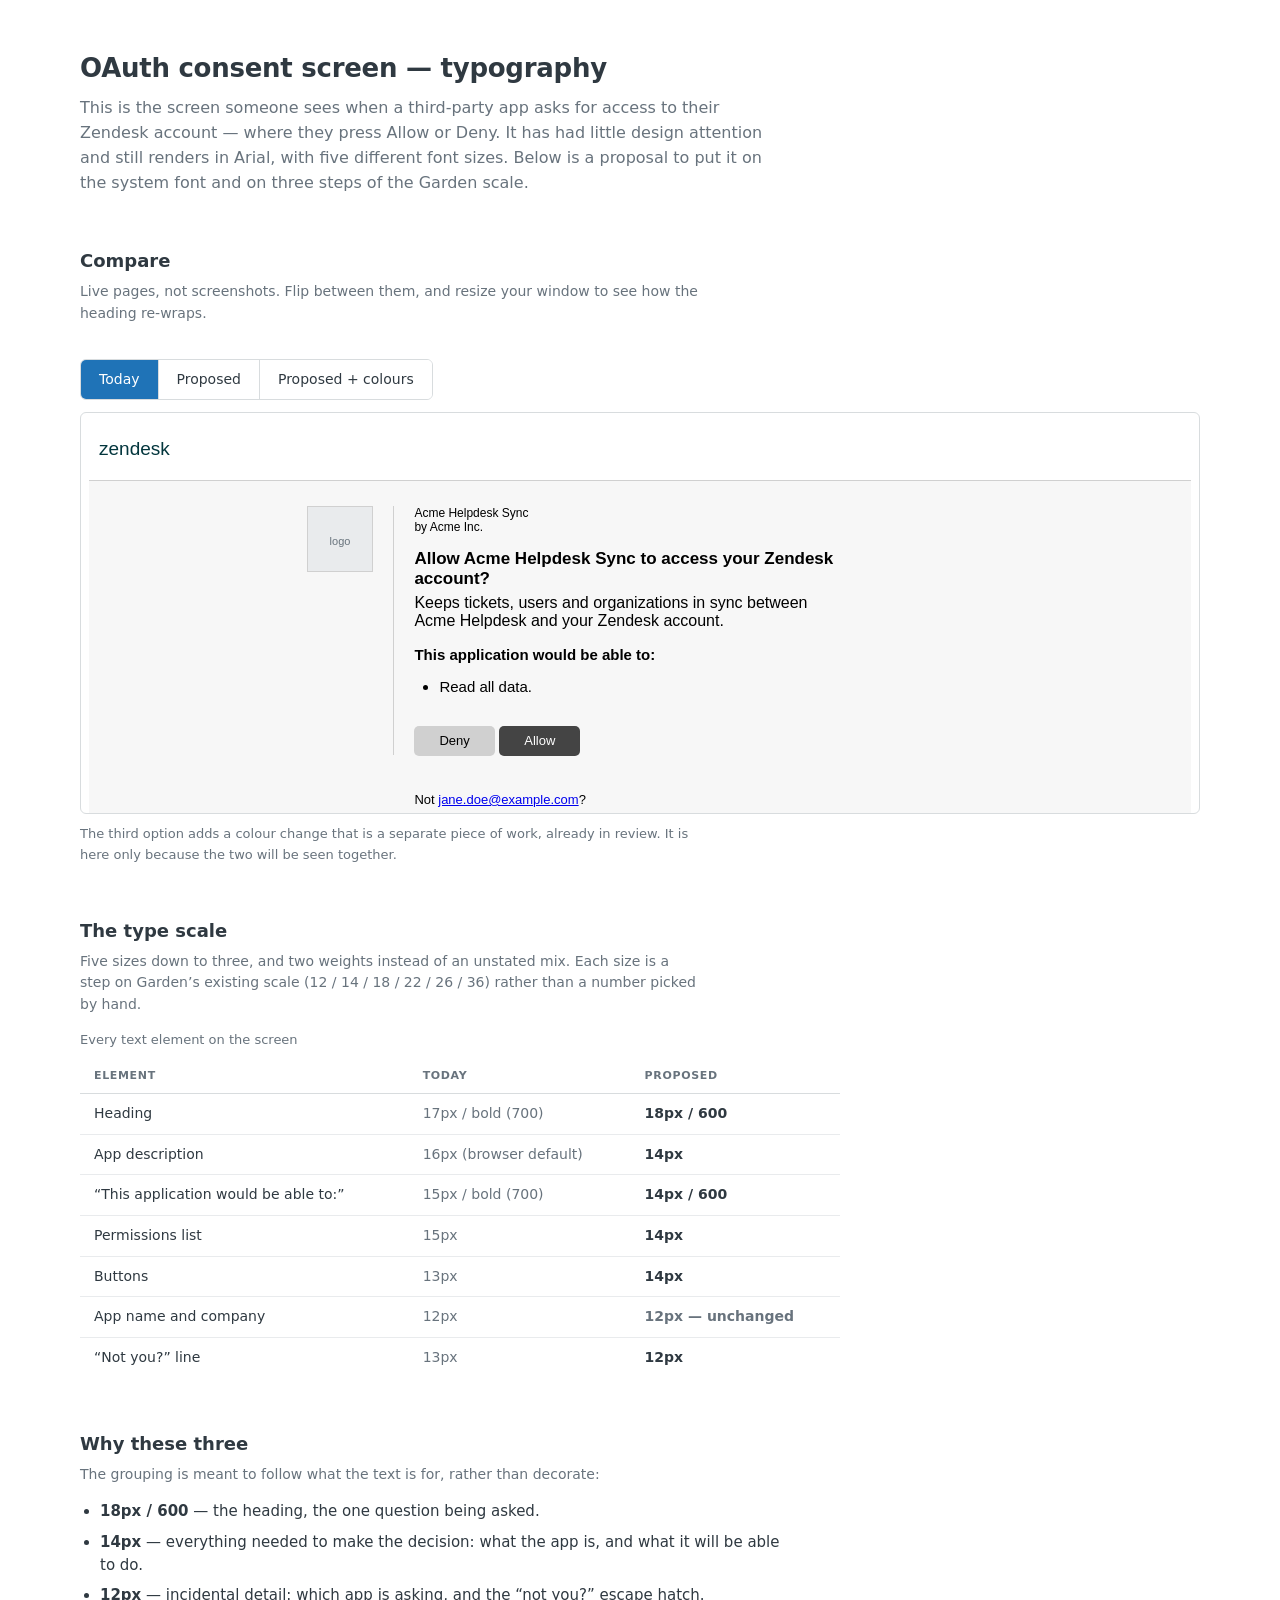
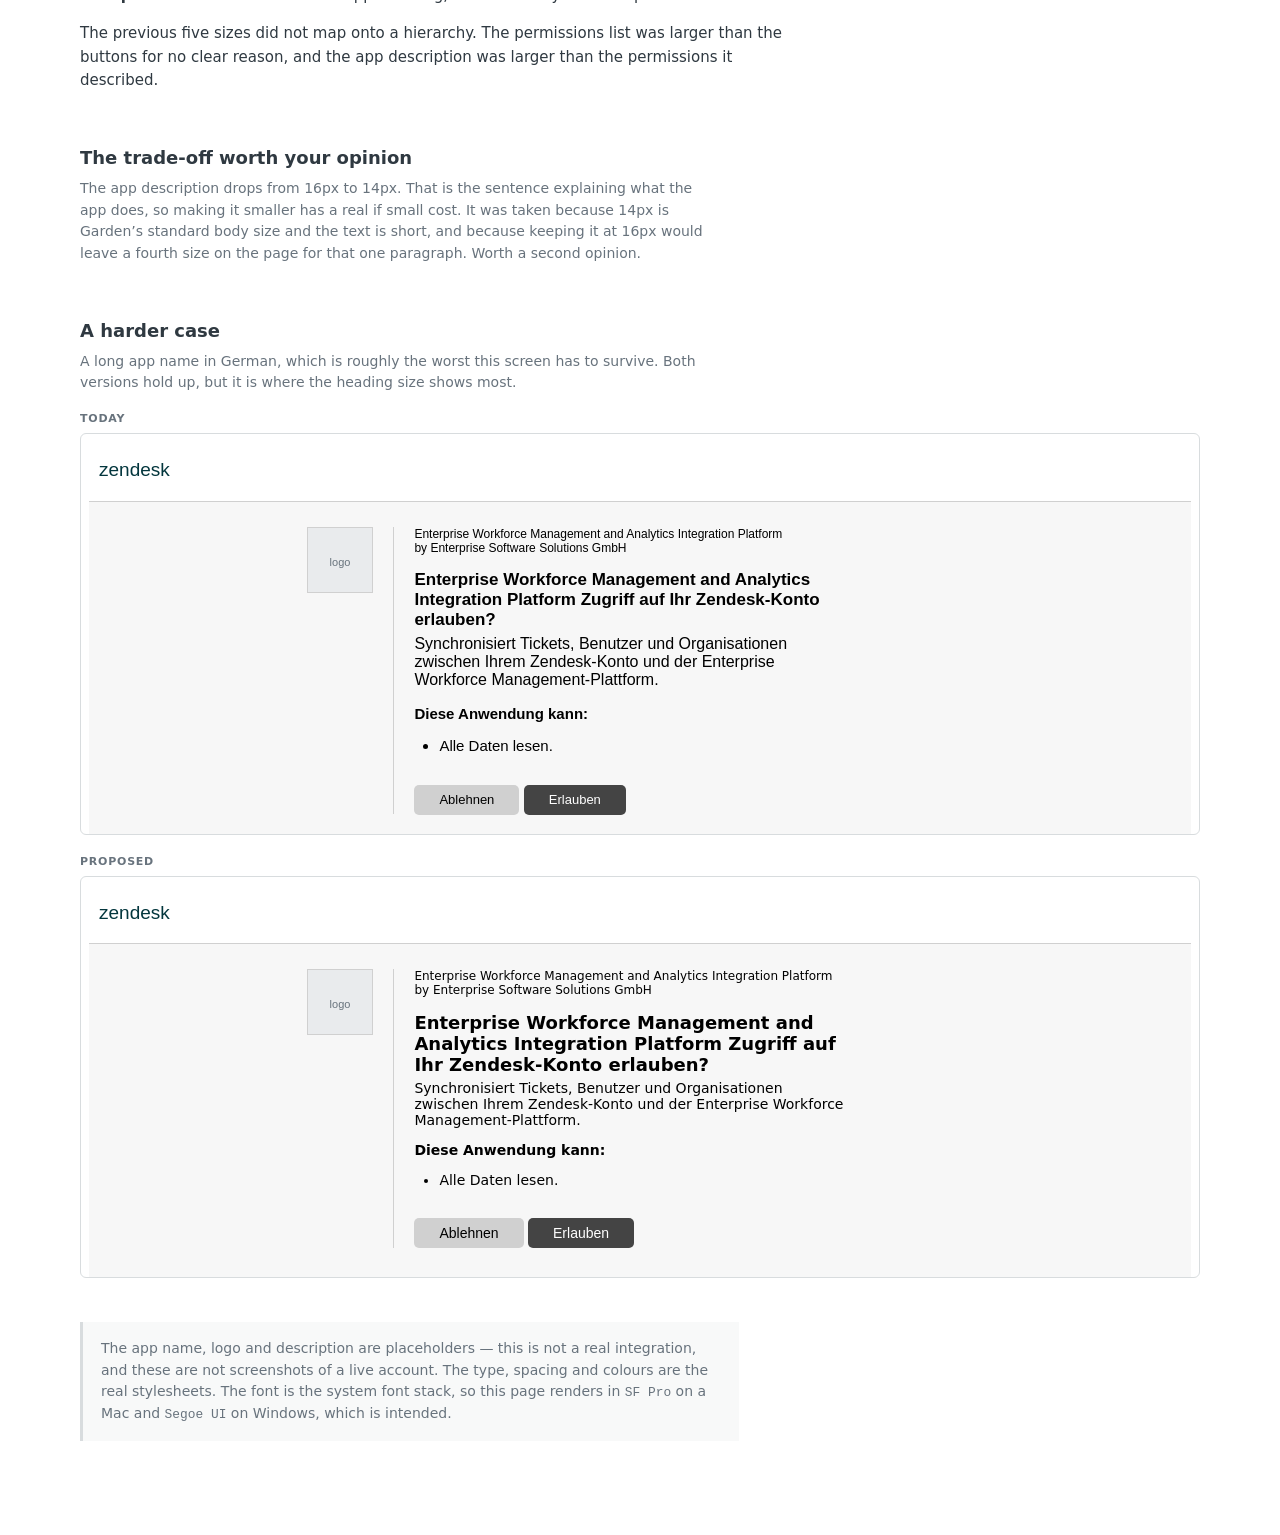
==== index.html @ 29e0839d "OAuth consent screen typography preview Live before/after of a proposed typography change to the OAu" ====
<!DOCTYPE html>
<html lang="en">
<head>
<meta charset="utf-8">
<meta name="viewport" content="width=device-width, initial-scale=1">
<meta name="robots" content="noindex, nofollow">
<title>OAuth consent screen — typography</title>
<style>
  :root {
    --ink: #2f3941;
    --grey: #68737d;
    --line: #d8dcde;
    --blue: #1f73b7;
  }
  * { box-sizing: border-box; }
  body {
    margin: 0;
    padding: 48px 32px 80px;
    background: #fff;
    color: var(--ink);
    font: 400 15px/1.55 system-ui, -apple-system, BlinkMacSystemFont, "Segoe UI", Roboto, sans-serif;
  }
  .doc { max-width: 1120px; margin: 0 auto; }
  h1 { font-size: 26px; font-weight: 600; margin: 0 0 8px; letter-spacing: -0.01em; }
  .lede { font-size: 16px; color: var(--grey); margin: 0 0 8px; max-width: 70ch; }
  h2 { font-size: 18px; font-weight: 600; margin: 52px 0 6px; }
  h2 + p { margin-top: 0; color: var(--grey); max-width: 70ch; font-size: 14px; }
  p { max-width: 74ch; }

  .switch {
    display: inline-flex;
    border: 1px solid var(--line);
    border-radius: 6px;
    overflow: hidden;
    margin: 20px 0 12px;
  }
  .switch button {
    appearance: none;
    border: 0;
    border-left: 1px solid var(--line);
    background: #fff;
    color: var(--ink);
    font: inherit;
    font-size: 14px;
    padding: 9px 18px;
    cursor: pointer;
  }
  .switch button:first-child { border-left: 0; }
  .switch button:hover { background: #f8f9f9; }
  .switch button[aria-pressed="true"] {
    background: var(--blue);
    border-left-color: var(--blue);
    color: #fff;
  }

  .frame {
    border: 1px solid var(--line);
    border-radius: 6px;
    overflow: hidden;
    background: #fff;
  }
  iframe { display: block; width: 100%; height: 400px; border: 0; }

  .hint { font-size: 13px; color: var(--grey); margin: 10px 0 0; }

  .stack { display: grid; gap: 18px; margin-top: 16px; }
  .cap {
    font-size: 11px;
    font-weight: 600;
    letter-spacing: .07em;
    text-transform: uppercase;
    color: var(--grey);
    margin-bottom: 6px;
  }

  table { border-collapse: collapse; width: 100%; max-width: 760px; margin-top: 14px; font-size: 14px; }
  caption { text-align: left; font-size: 13px; color: var(--grey); padding-bottom: 8px; }
  th, td { text-align: left; padding: 9px 14px; border-bottom: 1px solid #e9ebed; }
  th {
    font-size: 11px;
    font-weight: 600;
    text-transform: uppercase;
    letter-spacing: .06em;
    color: var(--grey);
    border-bottom: 1px solid var(--line);
  }
  td.old { color: var(--grey); }
  td.new { font-weight: 600; }
  tr:last-child td { border-bottom: 0; }
  .same { color: var(--grey); font-weight: 400; }

  ul.reasons { max-width: 74ch; padding-left: 20px; }
  ul.reasons li { margin-bottom: 7px; }
  .note {
    margin-top: 44px;
    padding: 16px 18px;
    background: #f8f9f9;
    border-left: 3px solid var(--line);
    font-size: 14px;
    color: var(--grey);
    max-width: 74ch;
  }
  code { font-family: ui-monospace, SFMono-Regular, Menlo, monospace; font-size: .92em; }
</style>
</head>
<body>
<div class="doc">

  <h1>OAuth consent screen &mdash; typography</h1>
  <p class="lede">This is the screen someone sees when a third&#8209;party app asks for access to their
  Zendesk account &mdash; where they press Allow or Deny. It has had little design attention and still
  renders in Arial, with five different font sizes. Below is a proposal to put it on the system font
  and on three steps of the Garden scale.</p>

  <h2>Compare</h2>
  <p>Live pages, not screenshots. Flip between them, and resize your window to see how the heading re&#8209;wraps.</p>

  <div class="switch" role="group" aria-label="Choose a version">
    <button type="button" data-src="before.html" aria-pressed="true">Today</button>
    <button type="button" data-src="after.html" aria-pressed="false">Proposed</button>
    <button type="button" data-src="both.html" aria-pressed="false">Proposed + colours</button>
  </div>

  <div class="frame">
    <iframe id="stage" src="before.html" title="Consent screen"></iframe>
  </div>
  <p class="hint">The third option adds a colour change that is a separate piece of work, already in review.
  It is here only because the two will be seen together.</p>

  <h2>The type scale</h2>
  <p>Five sizes down to three, and two weights instead of an unstated mix. Each size is a step on
  Garden&rsquo;s existing scale (12 / 14 / 18 / 22 / 26 / 36) rather than a number picked by hand.</p>

  <table>
    <caption>Every text element on the screen</caption>
    <thead>
      <tr><th>Element</th><th>Today</th><th>Proposed</th></tr>
    </thead>
    <tbody>
      <tr><td>Heading</td><td class="old">17px / bold (700)</td><td class="new">18px / 600</td></tr>
      <tr><td>App description</td><td class="old">16px (browser default)</td><td class="new">14px</td></tr>
      <tr><td>&ldquo;This application would be able to:&rdquo;</td><td class="old">15px / bold (700)</td><td class="new">14px / 600</td></tr>
      <tr><td>Permissions list</td><td class="old">15px</td><td class="new">14px</td></tr>
      <tr><td>Buttons</td><td class="old">13px</td><td class="new">14px</td></tr>
      <tr><td>App name and company</td><td class="old">12px</td><td class="new same">12px &mdash; unchanged</td></tr>
      <tr><td>&ldquo;Not you?&rdquo; line</td><td class="old">13px</td><td class="new">12px</td></tr>
    </tbody>
  </table>

  <h2>Why these three</h2>
  <p>The grouping is meant to follow what the text is for, rather than decorate:</p>
  <ul class="reasons">
    <li><strong>18px / 600</strong> &mdash; the heading, the one question being asked.</li>
    <li><strong>14px</strong> &mdash; everything needed to make the decision: what the app is, and what it
    will be able to do.</li>
    <li><strong>12px</strong> &mdash; incidental detail: which app is asking, and the &ldquo;not you?&rdquo; escape hatch.</li>
  </ul>
  <p>The previous five sizes did not map onto a hierarchy. The permissions list was larger than the
  buttons for no clear reason, and the app description was larger than the permissions it described.</p>

  <h2>The trade-off worth your opinion</h2>
  <p>The app description drops from 16px to 14px. That is the sentence explaining what the app does, so
  making it smaller has a real if small cost. It was taken because 14px is Garden&rsquo;s standard body
  size and the text is short, and because keeping it at 16px would leave a fourth size on the page for
  that one paragraph. Worth a second opinion.</p>

  <h2>A harder case</h2>
  <p>A long app name in German, which is roughly the worst this screen has to survive. Both versions
  hold up, but it is where the heading size shows most.</p>

  <div class="stack">
    <div>
      <div class="cap">Today</div>
      <div class="frame"><iframe src="before-de.html" title="Long German name, today"></iframe></div>
    </div>
    <div>
      <div class="cap">Proposed</div>
      <div class="frame"><iframe src="after-de.html" title="Long German name, proposed"></iframe></div>
    </div>
  </div>

  <p class="note">The app name, logo and description are placeholders &mdash; this is not a real
  integration, and these are not screenshots of a live account. The type, spacing and colours are
  the real stylesheets. The font is the system font stack, so this page renders in
  <code>SF&nbsp;Pro</code> on a Mac and <code>Segoe&nbsp;UI</code> on Windows, which is intended.</p>

</div>

<script>
  const stage = document.getElementById('stage');
  document.querySelectorAll('.switch button').forEach(btn => {
    btn.addEventListener('click', () => {
      document.querySelectorAll('.switch button')
        .forEach(b => b.setAttribute('aria-pressed', String(b === btn)));
      stage.src = btn.dataset.src;
    });
  });
</script>
</body>
</html>
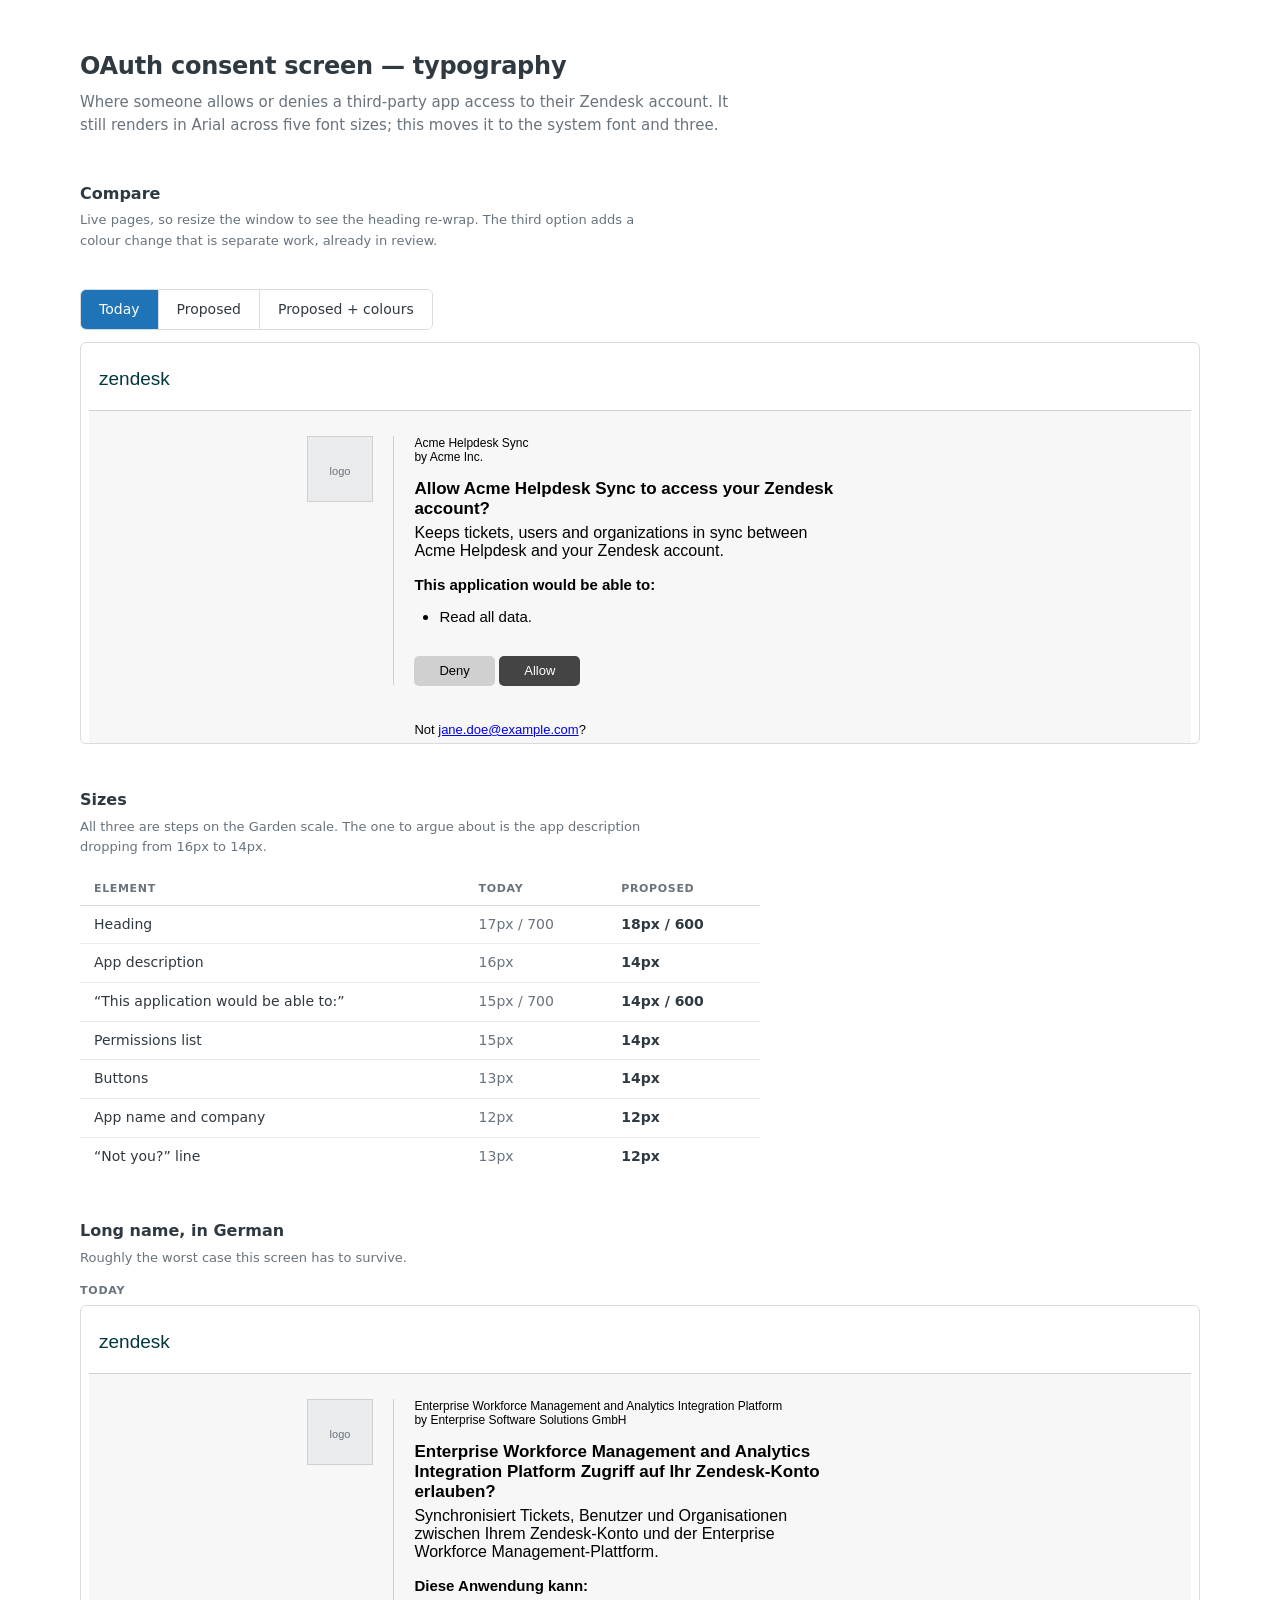
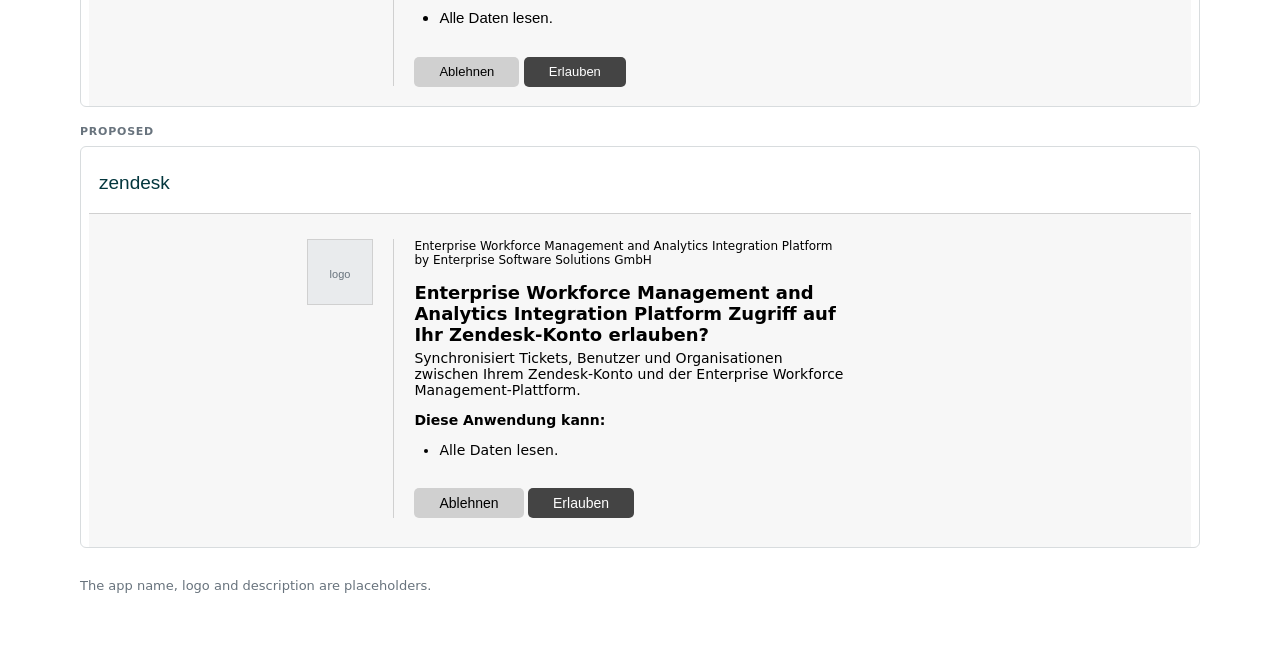
==== commit 56f24044: "Cut the page text back to one line per section 472 words of visible text down to 163. Removed the 'W" ====
--- a/index.html
+++ b/index.html
@@ -6,33 +6,28 @@
 <meta name="robots" content="noindex, nofollow">
 <title>OAuth consent screen — typography</title>
 <style>
-  :root {
-    --ink: #2f3941;
-    --grey: #68737d;
-    --line: #d8dcde;
-    --blue: #1f73b7;
-  }
+  :root { --ink:#2f3941; --grey:#68737d; --line:#d8dcde; --blue:#1f73b7; }
   * { box-sizing: border-box; }
   body {
     margin: 0;
-    padding: 48px 32px 80px;
+    padding: 48px 32px 72px;
     background: #fff;
     color: var(--ink);
     font: 400 15px/1.55 system-ui, -apple-system, BlinkMacSystemFont, "Segoe UI", Roboto, sans-serif;
   }
   .doc { max-width: 1120px; margin: 0 auto; }
-  h1 { font-size: 26px; font-weight: 600; margin: 0 0 8px; letter-spacing: -0.01em; }
-  .lede { font-size: 16px; color: var(--grey); margin: 0 0 8px; max-width: 70ch; }
-  h2 { font-size: 18px; font-weight: 600; margin: 52px 0 6px; }
-  h2 + p { margin-top: 0; color: var(--grey); max-width: 70ch; font-size: 14px; }
-  p { max-width: 74ch; }
+  h1 { font-size: 24px; font-weight: 600; margin: 0 0 6px; letter-spacing: -0.01em; }
+  h2 { font-size: 16px; font-weight: 600; margin: 44px 0 4px; }
+  .lede { color: var(--grey); margin: 0; max-width: 70ch; }
+  .fine { font-size: 13px; color: var(--grey); margin: 8px 0 0; max-width: 70ch; }
+  h2 + .fine { margin: 0 0 14px; }
 
   .switch {
     display: inline-flex;
     border: 1px solid var(--line);
     border-radius: 6px;
     overflow: hidden;
-    margin: 20px 0 12px;
+    margin: 24px 0 12px;
   }
   .switch button {
     appearance: none;
@@ -47,23 +42,12 @@
   }
   .switch button:first-child { border-left: 0; }
   .switch button:hover { background: #f8f9f9; }
-  .switch button[aria-pressed="true"] {
-    background: var(--blue);
-    border-left-color: var(--blue);
-    color: #fff;
-  }
+  .switch button[aria-pressed="true"] { background: var(--blue); border-left-color: var(--blue); color: #fff; }
 
-  .frame {
-    border: 1px solid var(--line);
-    border-radius: 6px;
-    overflow: hidden;
-    background: #fff;
-  }
+  .frame { border: 1px solid var(--line); border-radius: 6px; overflow: hidden; background: #fff; }
   iframe { display: block; width: 100%; height: 400px; border: 0; }
 
-  .hint { font-size: 13px; color: var(--grey); margin: 10px 0 0; }
-
-  .stack { display: grid; gap: 18px; margin-top: 16px; }
+  .stack { display: grid; gap: 16px; }
   .cap {
     font-size: 11px;
     font-weight: 600;
@@ -73,9 +57,8 @@
     margin-bottom: 6px;
   }
 
-  table { border-collapse: collapse; width: 100%; max-width: 760px; margin-top: 14px; font-size: 14px; }
-  caption { text-align: left; font-size: 13px; color: var(--grey); padding-bottom: 8px; }
-  th, td { text-align: left; padding: 9px 14px; border-bottom: 1px solid #e9ebed; }
+  table { border-collapse: collapse; width: 100%; max-width: 680px; font-size: 14px; }
+  th, td { text-align: left; padding: 8px 14px; border-bottom: 1px solid #e9ebed; }
   th {
     font-size: 11px;
     font-weight: 600;
@@ -87,33 +70,18 @@
   td.old { color: var(--grey); }
   td.new { font-weight: 600; }
   tr:last-child td { border-bottom: 0; }
-  .same { color: var(--grey); font-weight: 400; }
-
-  ul.reasons { max-width: 74ch; padding-left: 20px; }
-  ul.reasons li { margin-bottom: 7px; }
-  .note {
-    margin-top: 44px;
-    padding: 16px 18px;
-    background: #f8f9f9;
-    border-left: 3px solid var(--line);
-    font-size: 14px;
-    color: var(--grey);
-    max-width: 74ch;
-  }
-  code { font-family: ui-monospace, SFMono-Regular, Menlo, monospace; font-size: .92em; }
 </style>
 </head>
 <body>
 <div class="doc">
 
   <h1>OAuth consent screen &mdash; typography</h1>
-  <p class="lede">This is the screen someone sees when a third&#8209;party app asks for access to their
-  Zendesk account &mdash; where they press Allow or Deny. It has had little design attention and still
-  renders in Arial, with five different font sizes. Below is a proposal to put it on the system font
-  and on three steps of the Garden scale.</p>
+  <p class="lede">Where someone allows or denies a third&#8209;party app access to their Zendesk account.
+  It still renders in Arial across five font sizes; this moves it to the system font and three.</p>
 
   <h2>Compare</h2>
-  <p>Live pages, not screenshots. Flip between them, and resize your window to see how the heading re&#8209;wraps.</p>
+  <p class="fine">Live pages, so resize the window to see the heading re&#8209;wrap. The third option adds
+  a colour change that is separate work, already in review.</p>
 
   <div class="switch" role="group" aria-label="Choose a version">
     <button type="button" data-src="before.html" aria-pressed="true">Today</button>
@@ -124,49 +92,26 @@
   <div class="frame">
     <iframe id="stage" src="before.html" title="Consent screen"></iframe>
   </div>
-  <p class="hint">The third option adds a colour change that is a separate piece of work, already in review.
-  It is here only because the two will be seen together.</p>
 
-  <h2>The type scale</h2>
-  <p>Five sizes down to three, and two weights instead of an unstated mix. Each size is a step on
-  Garden&rsquo;s existing scale (12 / 14 / 18 / 22 / 26 / 36) rather than a number picked by hand.</p>
+  <h2>Sizes</h2>
+  <p class="fine">All three are steps on the Garden scale. The one to argue about is the app description
+  dropping from 16px to 14px.</p>
 
   <table>
-    <caption>Every text element on the screen</caption>
-    <thead>
-      <tr><th>Element</th><th>Today</th><th>Proposed</th></tr>
-    </thead>
+    <thead><tr><th>Element</th><th>Today</th><th>Proposed</th></tr></thead>
     <tbody>
-      <tr><td>Heading</td><td class="old">17px / bold (700)</td><td class="new">18px / 600</td></tr>
-      <tr><td>App description</td><td class="old">16px (browser default)</td><td class="new">14px</td></tr>
-      <tr><td>&ldquo;This application would be able to:&rdquo;</td><td class="old">15px / bold (700)</td><td class="new">14px / 600</td></tr>
+      <tr><td>Heading</td><td class="old">17px / 700</td><td class="new">18px / 600</td></tr>
+      <tr><td>App description</td><td class="old">16px</td><td class="new">14px</td></tr>
+      <tr><td>&ldquo;This application would be able to:&rdquo;</td><td class="old">15px / 700</td><td class="new">14px / 600</td></tr>
       <tr><td>Permissions list</td><td class="old">15px</td><td class="new">14px</td></tr>
       <tr><td>Buttons</td><td class="old">13px</td><td class="new">14px</td></tr>
-      <tr><td>App name and company</td><td class="old">12px</td><td class="new same">12px &mdash; unchanged</td></tr>
+      <tr><td>App name and company</td><td class="old">12px</td><td class="new">12px</td></tr>
       <tr><td>&ldquo;Not you?&rdquo; line</td><td class="old">13px</td><td class="new">12px</td></tr>
     </tbody>
   </table>
 
-  <h2>Why these three</h2>
-  <p>The grouping is meant to follow what the text is for, rather than decorate:</p>
-  <ul class="reasons">
-    <li><strong>18px / 600</strong> &mdash; the heading, the one question being asked.</li>
-    <li><strong>14px</strong> &mdash; everything needed to make the decision: what the app is, and what it
-    will be able to do.</li>
-    <li><strong>12px</strong> &mdash; incidental detail: which app is asking, and the &ldquo;not you?&rdquo; escape hatch.</li>
-  </ul>
-  <p>The previous five sizes did not map onto a hierarchy. The permissions list was larger than the
-  buttons for no clear reason, and the app description was larger than the permissions it described.</p>
-
-  <h2>The trade-off worth your opinion</h2>
-  <p>The app description drops from 16px to 14px. That is the sentence explaining what the app does, so
-  making it smaller has a real if small cost. It was taken because 14px is Garden&rsquo;s standard body
-  size and the text is short, and because keeping it at 16px would leave a fourth size on the page for
-  that one paragraph. Worth a second opinion.</p>
-
-  <h2>A harder case</h2>
-  <p>A long app name in German, which is roughly the worst this screen has to survive. Both versions
-  hold up, but it is where the heading size shows most.</p>
+  <h2>Long name, in German</h2>
+  <p class="fine">Roughly the worst case this screen has to survive.</p>
 
   <div class="stack">
     <div>
@@ -179,10 +124,7 @@
     </div>
   </div>
 
-  <p class="note">The app name, logo and description are placeholders &mdash; this is not a real
-  integration, and these are not screenshots of a live account. The type, spacing and colours are
-  the real stylesheets. The font is the system font stack, so this page renders in
-  <code>SF&nbsp;Pro</code> on a Mac and <code>Segoe&nbsp;UI</code> on Windows, which is intended.</p>
+  <p class="fine" style="margin-top:28px">The app name, logo and description are placeholders.</p>
 
 </div>
 
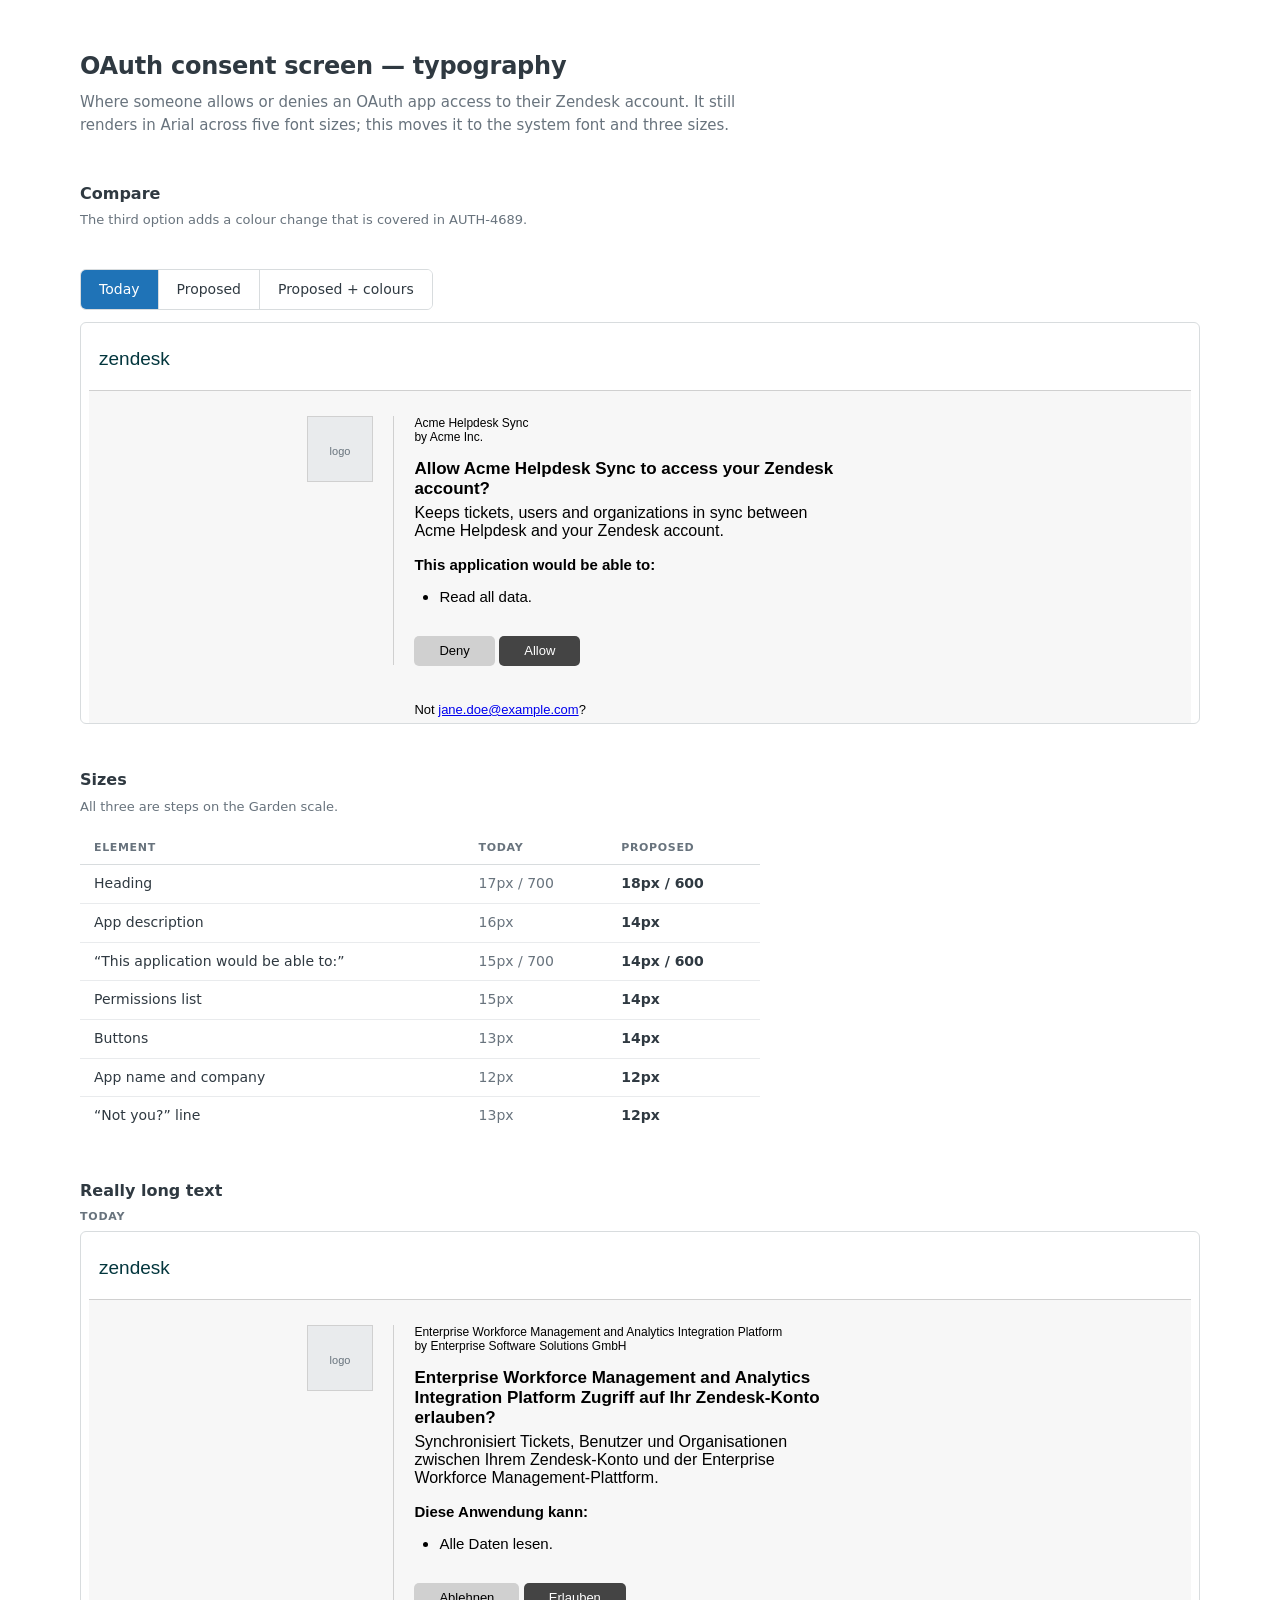
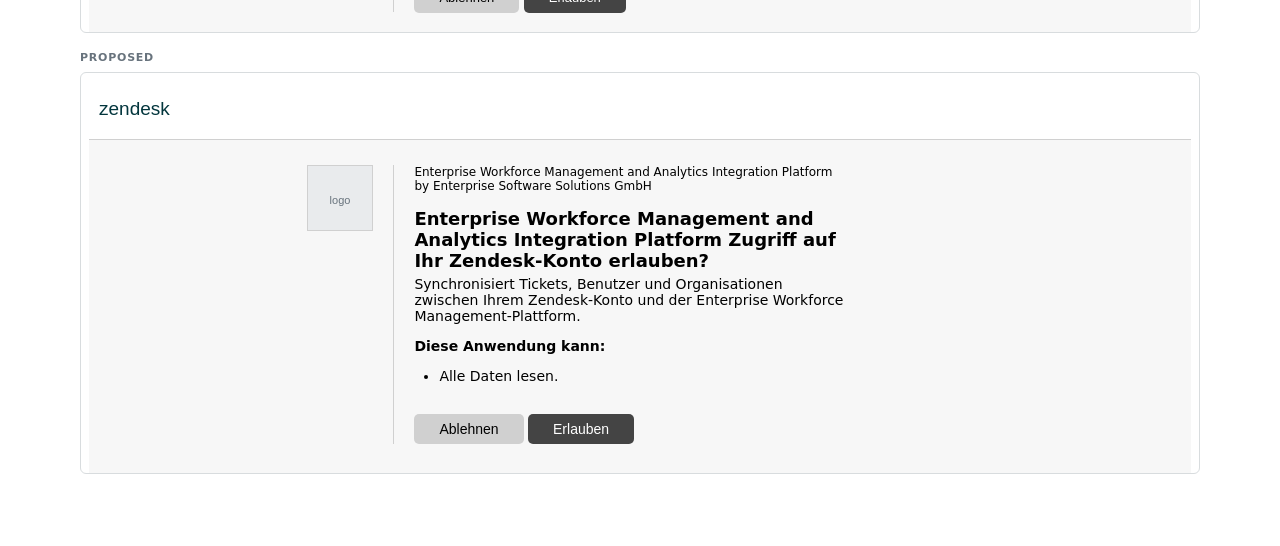
==== commit a9cec125: "Update index.html" ====
--- a/index.html
+++ b/index.html
@@ -76,12 +76,11 @@
 <div class="doc">
 
   <h1>OAuth consent screen &mdash; typography</h1>
-  <p class="lede">Where someone allows or denies a third&#8209;party app access to their Zendesk account.
-  It still renders in Arial across five font sizes; this moves it to the system font and three.</p>
+  <p class="lede">Where someone allows or denies an OAuth app access to their Zendesk account.
+  It still renders in Arial across five font sizes; this moves it to the system font and three sizes.</p>
 
   <h2>Compare</h2>
-  <p class="fine">Live pages, so resize the window to see the heading re&#8209;wrap. The third option adds
-  a colour change that is separate work, already in review.</p>
+  <p class="fine">The third option adds a colour change that is covered in AUTH-4689.</p>
 
   <div class="switch" role="group" aria-label="Choose a version">
     <button type="button" data-src="before.html" aria-pressed="true">Today</button>
@@ -94,8 +93,7 @@
   </div>
 
   <h2>Sizes</h2>
-  <p class="fine">All three are steps on the Garden scale. The one to argue about is the app description
-  dropping from 16px to 14px.</p>
+  <p class="fine">All three are steps on the Garden scale.</p>
 
   <table>
     <thead><tr><th>Element</th><th>Today</th><th>Proposed</th></tr></thead>
@@ -110,8 +108,7 @@
     </tbody>
   </table>
 
-  <h2>Long name, in German</h2>
-  <p class="fine">Roughly the worst case this screen has to survive.</p>
+  <h2>Really long text</h2>
 
   <div class="stack">
     <div>
@@ -124,7 +121,6 @@
     </div>
   </div>
 
-  <p class="fine" style="margin-top:28px">The app name, logo and description are placeholders.</p>
 
 </div>
 
